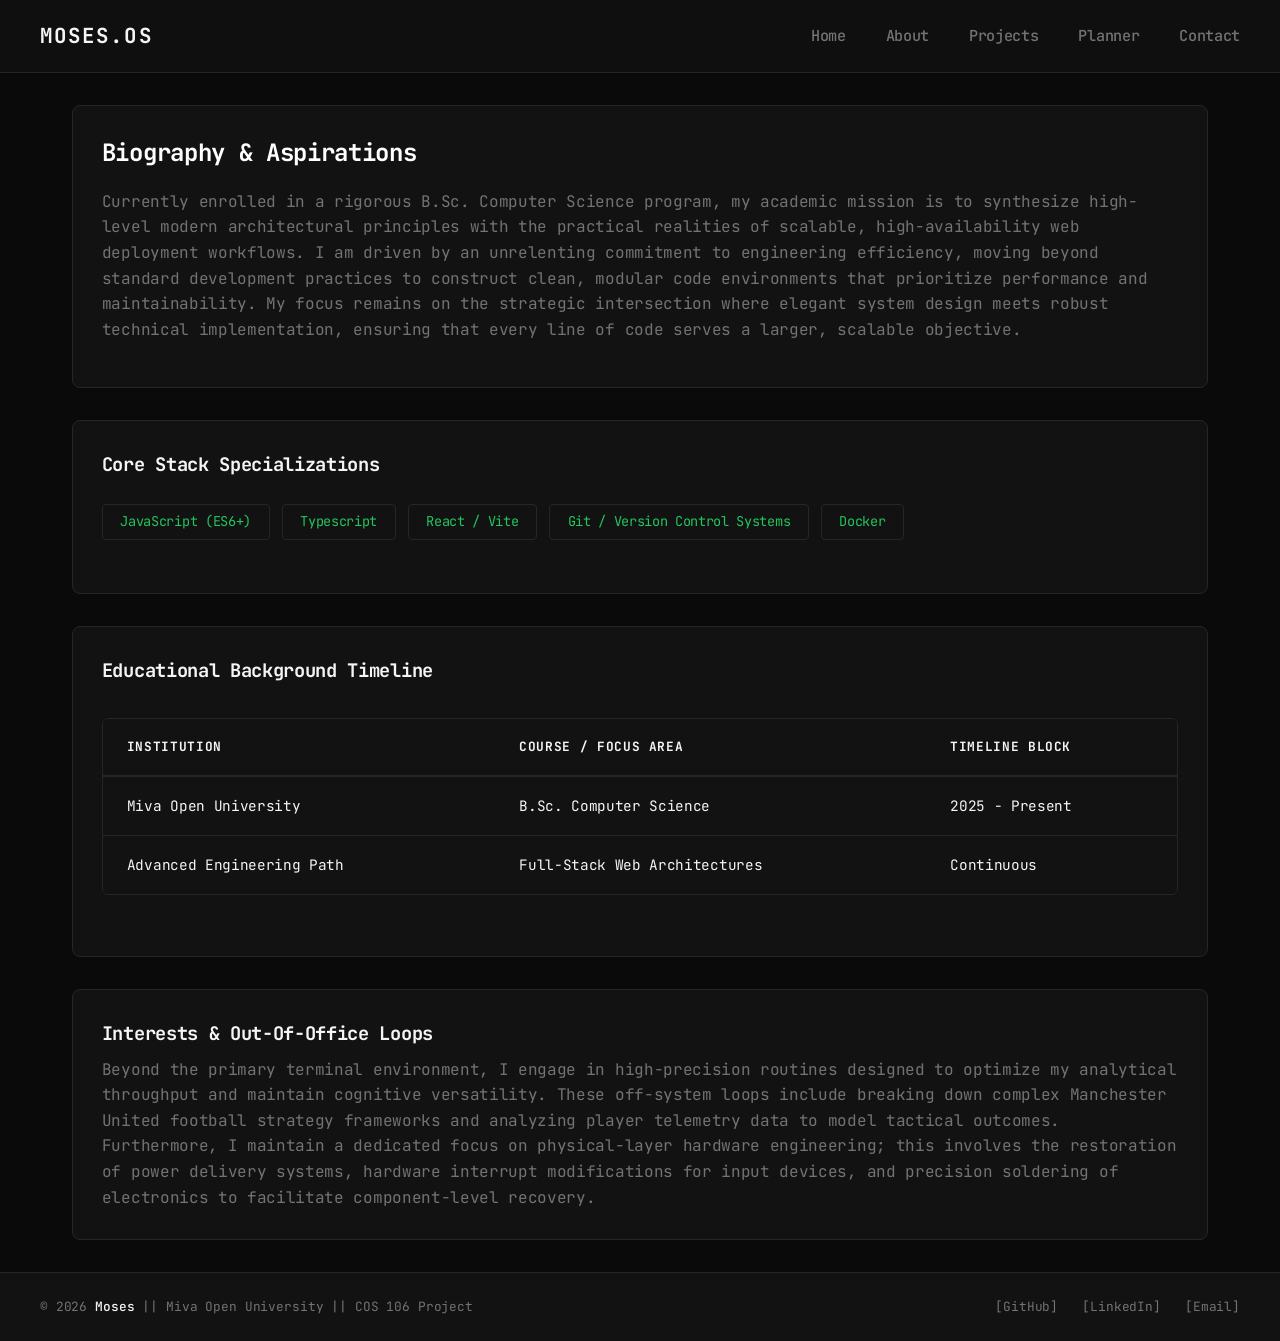
==== about/index.html @ 092cf94e "refactor" ====
<!doctype html>
<html lang="en">
  <head>
    <meta charset="UTF-8" />
    <meta name="viewport" content="width=device-width, initial-scale=1.0" />
    <title>Portfolio | Biography And Aspirations</title>
    <link rel="stylesheet" href="/css/style.css" />
    <link
      rel="icon"
      type="image/png"
      href="/my-favicon/favicon-96x96.png"
      sizes="96x96"
    />
    <link rel="icon" type="image/svg+xml" href="/my-favicon/favicon.svg" />
    <link rel="shortcut icon" href="/my-favicon/favicon.ico" />
    <link
      rel="apple-touch-icon"
      sizes="180x180"
      href="/my-favicon/apple-touch-icon.png"
    />
    <meta name="apple-mobile-web-app-title" content="Moses.OS" />
    <link rel="manifest" href="/my-favicon/site.webmanifest" />
  </head>
  <body>
    <main class="main-content">
      <section class="card" style="margin-bottom: 2rem">
        <h2 style="color: var(--accent-primary); margin-bottom: 1rem">
          Biography & Aspirations
        </h2>
        <p style="color: var(--text-muted); margin-bottom: 1rem">
          Currently enrolled in a rigorous B.Sc. Computer Science program, my
          academic mission is to synthesize high-level modern architectural
          principles with the practical realities of scalable, high-availability
          web deployment workflows. I am driven by an unrelenting commitment to
          engineering efficiency, moving beyond standard development practices
          to construct clean, modular code environments that prioritize
          performance and maintainability. My focus remains on the strategic
          intersection where elegant system design meets robust technical
          implementation, ensuring that every line of code serves a larger,
          scalable objective.
        </p>
      </section>

      <section class="card" style="margin-bottom: 2rem">
        <h3 style="margin-bottom: 0.5rem">Core Stack Specializations</h3>
        <ul class="skills-list">
          <li>JavaScript (ES6+)</li>
          <li>Typescript</li>
          <li>React / Vite</li>
          <li>Git / Version Control Systems</li>
          <li>Docker</li>
        </ul>
      </section>

      <section class="card" style="margin-bottom: 2rem">
        <h3 style="margin-bottom: 0.5rem">Educational Background Timeline</h3>
        <div class="table-container">
          <table>
            <thead>
              <tr>
                <th>Institution</th>
                <th>Course / Focus Area</th>
                <th>Timeline Block</th>
              </tr>
            </thead>
            <tbody>
              <tr>
                <td>Miva Open University</td>
                <td>B.Sc. Computer Science</td>
                <td>2025 - Present</td>
              </tr>
              <tr>
                <td>Advanced Engineering Path</td>
                <td>Full-Stack Web Architectures</td>
                <td>Continuous</td>
              </tr>
            </tbody>
          </table>
        </div>
      </section>

      <section class="card">
        <h3 style="margin-bottom: 0.5rem">Interests & Out-Of-Office Loops</h3>
        <p style="color: var(--text-muted)">
          Beyond the primary terminal environment, I engage in high-precision
          routines designed to optimize my analytical throughput and maintain
          cognitive versatility. These off-system loops include breaking down
          complex Manchester United football strategy frameworks and analyzing
          player telemetry data to model tactical outcomes. Furthermore, I
          maintain a dedicated focus on physical-layer hardware engineering;
          this involves the restoration of power delivery systems, hardware
          interrupt modifications for input devices, and precision soldering of
          electronics to facilitate component-level recovery.
        </p>
      </section>
    </main>

    <script src="/js/main.js" type="module"></script>
  </body>
</html>
---- css/style.css ----
@import url("https://fonts.googleapis.com/css2?family=JetBrains+Mono:wght@300;400;500;700&display=swap");

:root {
  --bg-primary: #0a0a0a;
  --bg-secondary: #121212;
  --border-color: #262626;

  --accent-primary: #ffffff;
  --accent-dim: #404040;
  --text-main: #f5f5f5;
  --text-muted: #737373;

  --error: #ef4444;
  --success: #22c55e;

  --transition-smooth: all 0.35s cubic-bezier(0.16, 1, 0.3, 1);
  --transition-fast: all 0.2s cubic-bezier(0.25, 1, 0.5, 1);
  --font-sans: "JetBrains Mono", monospace;
}

* {
  box-sizing: border-box;
  margin: 0;
  padding: 0;
}

body {
  background-color: var(--bg-primary);
  color: var(--text-main);
  font-family: var(--font-sans);
  line-height: 1.6;
  letter-spacing: -0.02em;
  min-height: 100vh;
  display: flex;
  flex-direction: column;
  overflow-x: hidden;
}

.main-content {
  flex: 1;
  max-width: 1200px;
  width: 100%;
  margin: 0 auto;
  padding: 2rem;
  animation: surfaceReveal 0.6s cubic-bezier(0.16, 1, 0.3, 1) forwards;
}

.flex-center {
  display: flex;
  justify-content: center;
  align-items: center;
}

.grid-fallback-flex {
  display: flex;
  flex-wrap: wrap;
  gap: 1.5rem;
}

.navbar {
  background-color: rgba(18, 18, 18, 0.75);
  backdrop-filter: blur(16px);
  -webkit-backdrop-filter: blur(16px);
  border-bottom: 1px solid var(--border-color);
  position: sticky;
  top: 0;
  z-index: 1000;
  padding: 1.2rem 2rem;
  transition: var(--transition-smooth);
}

.nav-container {
  display: flex;
  justify-content: space-between;
  align-items: center;
  max-width: 1200px;
  margin: 0 auto;
}

.nav-brand {
  font-size: 1.3rem;
  font-weight: 700;
  color: var(--text-main);
  text-decoration: none;
  text-transform: uppercase;
  letter-spacing: 0.1em;
  position: relative;
}

.nav-menu {
  display: flex;
  list-style: none;
  gap: 2.5rem;
}

.nav-link {
  color: var(--text-muted);
  text-decoration: none;
  font-weight: 500;
  font-size: 0.95rem;
  transition: var(--transition-fast);
  position: relative;
  padding: 0.25rem 0;
}

.nav-link:hover,
.nav-link.active {
  color: var(--accent-primary);
}

.nav-link::after {
  content: "";
  position: absolute;
  width: 0;
  height: 1px;
  bottom: -2px;
  left: 0;
  background-color: var(--accent-primary);
  transition: var(--transition-smooth);
}

.nav-link:hover::after,
.nav-link.active::after {
  width: 100%;
}

.menu-toggle {
  display: none;
  flex-direction: column;
  gap: 6px;
  background: none;
  border: none;
  cursor: pointer;
  padding: 0.5rem;
}

.menu-toggle span {
  width: 22px;
  height: 2px;
  background-color: var(--text-main);
  transition: var(--transition-smooth);
}

.menu-toggle.open span:nth-child(1) {
  transform: translateY(8px) rotate(45deg);
}
.menu-toggle.open span:nth-child(2) {
  opacity: 0;
}
.menu-toggle.open span:nth-child(3) {
  transform: translateY(-8px) rotate(-45deg);
}

.card {
  background-color: var(--bg-secondary);
  border: 1px solid var(--border-color);
  border-radius: 8px;
  padding: 1.8rem;
  flex: 1 1 calc(33.333% - 1.5rem);
  min-width: 290px;
  transition: var(--transition-smooth);
  position: relative;
}

.card:hover {
  border-color: var(--accent-dim);
  transform: translateY(-4px);
  box-shadow: 0 16px 40px rgba(0, 0, 0, 0.8);
}

.table-container {
  width: 100%;
  overflow-x: auto;
  margin: 2rem 0;
  border-radius: 6px;
  border: 1px solid var(--border-color);
}

table {
  width: 100%;
  border-collapse: collapse;
  text-align: left;
  background-color: var(--bg-secondary);
  font-size: 0.9rem;
}

th,
td {
  padding: 1.1rem 1.5rem;
  border-bottom: 1px solid var(--border-color);
}

th {
  background-color: #121212;
  color: var(--text-main);
  font-weight: 700;
  text-transform: uppercase;
  font-size: 0.8rem;
  letter-spacing: 0.05em;
  border-bottom: 2px solid var(--border-color);
}

tr:last-child td {
  border-bottom: none;
}

tr:hover td {
  color: var(--accent-primary);
  background-color: #171717;
  transition: var(--transition-fast);
}

.skills-list {
  list-style: none;
  display: flex;
  flex-wrap: wrap;
  gap: 0.75rem;
  margin: 1.5rem 0;
}

.skills-list li {
  background: var(--bg-secondary);
  border: 1px solid var(--border-color);
  padding: 0.4rem 1.1rem;
  border-radius: 4px;
  font-size: 0.85rem;
  color: var(--success);
  transition: var(--transition-fast);
}

.skills-list li:hover {
  border-color: var(--accent-primary);
  color: var(--accent-primary);
  background-color: var(--bg-primary);
}

.media-wrapper {
  margin-top: 2rem;
  border-radius: 8px;
  overflow: hidden;
  border: 1px solid var(--border-color);
  background: #000;
  transition: var(--transition-smooth);
}

.media-wrapper:hover {
  border-color: var(--accent-dim);
}

video {
  width: 100%;
  display: block;
  mix-blend-mode: luminosity;
  transition: var(--transition-smooth);
}

video:hover {
  mix-blend-mode: normal;
}

.form-control {
  width: 100%;
  padding: 0.9rem;
  background: #121212;
  border: 1px solid var(--border-color);
  border-radius: 4px;
  color: var(--text-main);
  font-family: var(--font-sans);
  font-size: 0.9rem;
  transition: var(--transition-smooth);
}

.form-control:focus {
  outline: none;
  border-color: var(--accent-primary);
  box-shadow: 0 0 0 1px var(--accent-primary);
}

button[type="submit"] {
  width: 100%;
  padding: 1rem;
  background: var(--success) !important;
  color: var(--bg-secondary) !important;
  border: 1px solid var(--text-main);
  border-radius: 4px;
  font-family: var(--font-sans);
  font-weight: 700;
  text-transform: uppercase;
  letter-spacing: 0.05em;
  cursor: pointer;
  transition: var(--transition-smooth);
}

button[type="submit"]:hover {
  background: var(--success) !important;
  color: var(--text-main) !important;
  border-color: var(--accent-dim);
}
button[type="submit"]:active {
  background: #63ff9c !important;
  color: var(--bg-primary) !important;
  border-color: var(--accent-dim);
}

@keyframes surfaceReveal {
  from {
    opacity: 0;
    transform: translateY(12px);
  }
  to {
    opacity: 1;
    transform: translateY(0);
  }
}

.reveal-in {
  animation: surfaceReveal 0.5s cubic-bezier(0.16, 1, 0.3, 1) forwards;
}

@media (max-width: 768px) {
  .menu-toggle {
    display: flex;
  }

  .nav-menu {
    position: absolute;
    top: 100%;
    left: 0;
    right: 0;
    background-color: rgba(10, 10, 10, 0.95);
    backdrop-filter: blur(20px);
    -webkit-backdrop-filter: blur(20px);
    flex-direction: column;
    align-items: center;
    padding: 3rem 0;
    gap: 2rem;
    border-top: 1px solid var(--border-color);
    border-bottom: 1px solid var(--border-color);
    opacity: 0;
    transform: translateY(-15px);
    pointer-events: none;
    transition: var(--transition-smooth);
  }

  .nav-menu.active {
    opacity: 1;
    transform: translateY(0);
    pointer-events: auto;
  }
}

.hero-container {
  display: flex;
  align-items: center;
  justify-content: space-between;
  gap: 3rem;
  padding: 3rem 0;
}

.hero-text-block {
  flex: 1 1 60%;
}

.hero-avatar-block {
  flex: 1 1 40%;
  display: flex;
  justify-content: center;
}

.profile-image-container {
  width: 25rem;
  height: 25rem;
  border-radius: 8px;
  overflow: hidden;
  background: var(--bg-secondary);
  transition: var(--transition-smooth);
  position: relative;
}

.profile-image-container:hover {
  border-color: var(--accent-primary);
  box-shadow: 0 20px 40px rgba(0, 0, 0, 0.8);
}

.profile-image-container img {
  width: 100%;
  height: 100%;
  object-fit: cover;
  filter: grayscale(100%);
  overflow: hidden;
  transition: var(--transition-smooth);
}

.profile-image-container:hover img {
  filter: grayscale(0%);
  transform: scale(1.2);
}

.status-badge {
  display: inline-flex;
  align-items: center;
  gap: 0.5rem;
  background: #171717;
  border: 1px solid var(--border-color);
  padding: 0.4rem 0.8rem;
  border-radius: 4px;
  font-size: 0.8rem;
  color: var(--text-muted);
  margin-bottom: 1.5rem;
}

.status-indicator-dot {
  width: 6px;
  height: 6px;
  background-color: var(--success);
  border-radius: 50%;
  box-shadow: 0 0 8px var(--success);
}

.welcome-title {
  font-size: 2.5rem;
  font-weight: 700;
  line-height: 1.1;
  letter-spacing: -0.04em;
  margin-bottom: 1.5rem;
  color: var(--accent-primary);
}
.loading-dots::after {
  content: "|"; /* A command-line style cursor */
  animation: blink-cursor 1s step-end infinite;
}

@keyframes blink-cursor {
  0%,
  100% {
    opacity: 1;
  }
  50% {
    opacity: 0;
  }
}

.hero-lead {
  color: var(--text-muted);
  font-size: 1.05rem;
  margin-bottom: 1.5rem;
}

.hero-bio {
  color: var(--text-muted);
  font-size: 0.95rem;
  line-height: 1.7;
}

.quick-directory {
  margin-top: 3.5rem;
}

.directory-header {
  font-size: 0.85rem;
  text-transform: uppercase;
  letter-spacing: 0.1em;
  color: var(--text-muted);
  margin-bottom: 1.2rem;
  border-bottom: 1px solid var(--border-color);
  padding-bottom: 0.5rem;
}

.card-meta {
  font-size: 0.75rem;
  color: var(--text-muted);
}
.card-header {
  display: flex;
  align-items: center;
  justify-content: space-between;
  gap: 0.5rem;
  margin-bottom: 1rem;
}
.card-title {
  margin: 0.5rem 0;
  font-size: 1.1rem;
}

.card-desc {
  color: var(--text-muted);
  font-size: 0.85rem;
  margin-bottom: 1.5rem;
}

.card-link {
  font-size: 0.85rem;
  display: inline-block;
  color: var(--success);
}

/* Layout and Base Visuals */
.access-nodes {
  display: flex;
  gap: 1.5rem;
  padding: 1rem 0;
}

.node-wrapper {
  display: inline-block;
  transition: transform 0.2s ease;
}

/* The SVG element itself */
.node-icon {
  width: 24px;
  height: 24px;
  fill: var(--success); /* Initial stealth slate-gray */
  transition: fill 0.3s ease;
}

/* Interaction: System Online */
.node-wrapper:hover .node-icon {
  fill: var(--accent-primary); /* Vibrant green accent */
  transform: translateY(-2px);
  filter: drop-shadow(0 0 8px rgba(34, 197, 94, 0.5));
}

@media (max-width: 968px) {
  .hero-container {
    flex-direction: column-reverse;
    text-align: center;
    gap: 2rem;
    padding: 1.5rem 0;
  }
  .profile-image-container {
    width: 20rem;
    height: 20rem;
  }
  .welcome-title {
    font-size: 2.2rem;
  }
  .status-badge {
    justify-content: center;
  }
}

.footer {
  background-color: var(--bg-secondary);
  border-top: 1px solid var(--border-color);
  padding: 1.5rem 2rem;
  margin-top: auto;
  transition: var(--transition-smooth);
}

.footer-container {
  display: flex;
  justify-content: space-between;
  align-items: center;
  max-width: 1200px;
  margin: 0 auto;
  font-size: 0.8rem;
  letter-spacing: -0.01em;
}

.footer-meta {
  color: var(--text-muted);
}

.footer-meta-identity {
  color: var(--text-main);
  font-weight: 500;
}

.footer-links {
  display: flex;
  gap: 1.5rem;
  list-style: none;
}

.footer-link {
  color: var(--text-muted);
  text-decoration: none;
  transition: var(--transition-fast);
}

.footer-link:hover {
  color: var(--accent-primary);
}

@media (max-width: 768px) {
  .footer-container {
    flex-direction: column;
    gap: 1rem;
    text-align: center;
  }

  .footer-links {
    justify-content: center;
    gap: 1.2rem;
  }
}

.nav-overlay {
  position: fixed;
  top: 0;
  left: 0;
  width: 100vw;
  height: 100vh;
  background-color: rgba(0, 0, 0, 0.65); /* Stealth dim overlay mask */
  backdrop-filter: blur(4px); /* Soft structural focus shifts */
  -webkit-backdrop-filter: blur(4px);
  z-index: 999; /* Sits right below the elevated navbar layer */
  opacity: 0;
  pointer-events: none;
  transition: var(--transition-smooth);
}

.nav-overlay.active {
  opacity: 1;
  pointer-events: auto;
}

body.no-scroll {
  overflow: hidden;
  height: 100vh;
}

@media (max-width: 768px) {
  .navbar {
    z-index: 1001;
  }

  .nav-menu {
    z-index: 1002;
  }
}
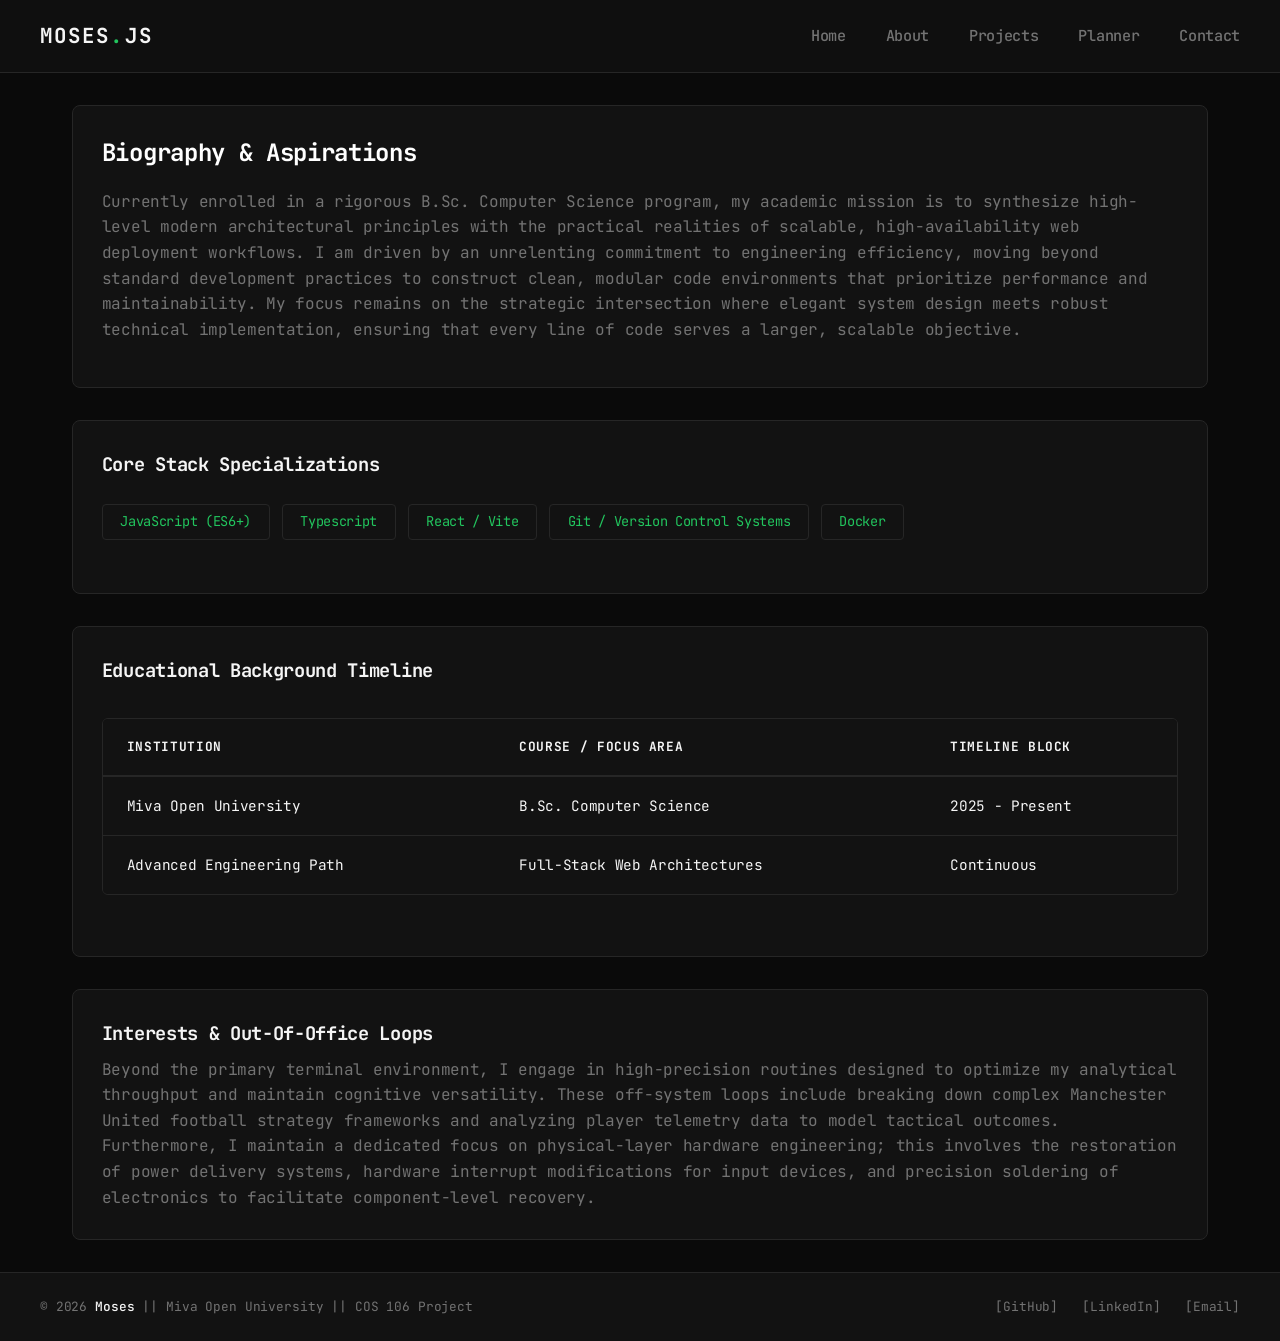
==== commit 41e077c1: "refactor" ====
--- a/about/index.html
+++ b/about/index.html
@@ -2,6 +2,7 @@
 <html lang="en">
   <head>
     <meta charset="UTF-8" />
+    <meta name="theme-color" content="#000000" />
     <meta name="viewport" content="width=device-width, initial-scale=1.0" />
     <title>Portfolio | Biography And Aspirations</title>
     <link rel="stylesheet" href="/css/style.css" />
--- a/css/style.css
+++ b/css/style.css
@@ -85,6 +85,9 @@
   text-transform: uppercase;
   letter-spacing: 0.1em;
   position: relative;
+  span {
+   color: var(--success); !important
+  }
 }
 
 .nav-menu {
